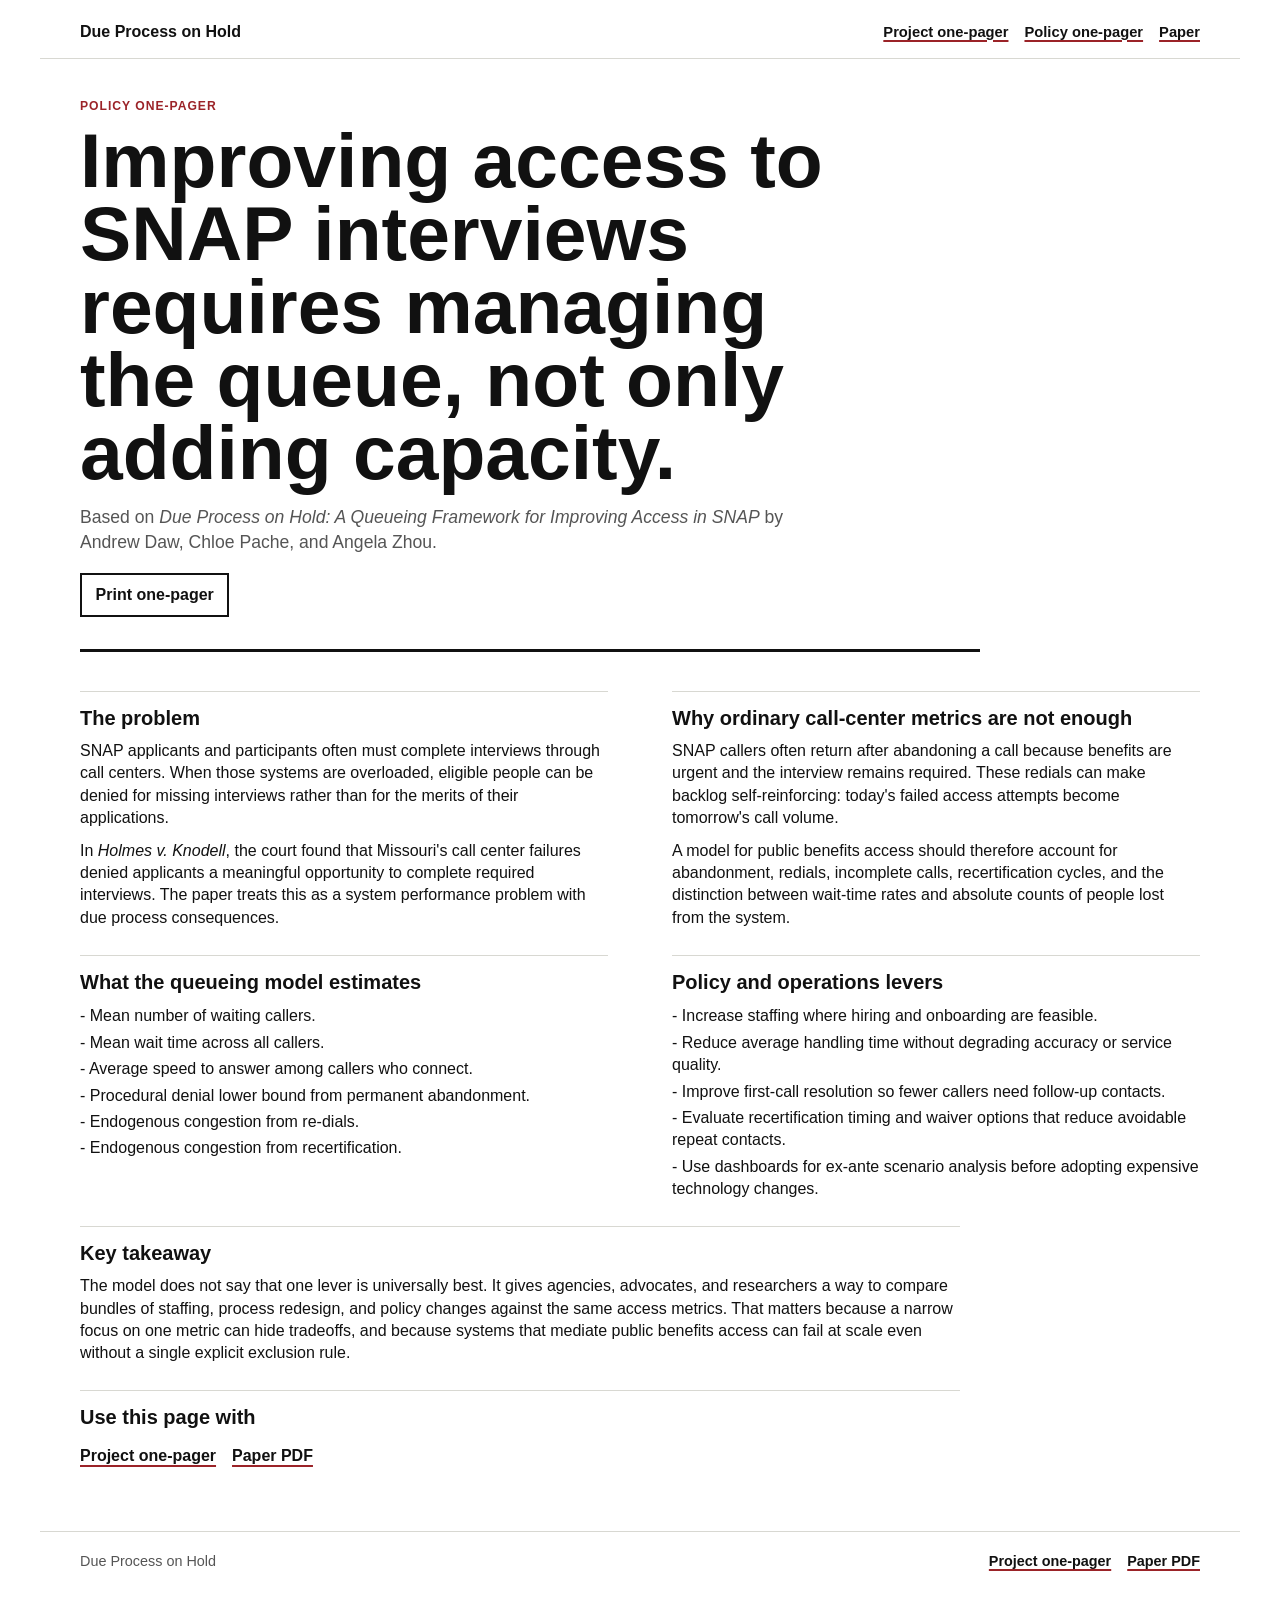
==== docs/policy.html @ 2f6617b4 "Initial static site" ====
<!doctype html>
<html lang="en">
  <head>
    <meta charset="utf-8">
    <meta name="viewport" content="width=device-width, initial-scale=1">
    <title>Policy One-Pager | Due Process on Hold</title>
    <meta
      name="description"
      content="Policy one-pager for Due Process on Hold: A Queueing Framework for Improving Access in SNAP."
    >
    <link rel="stylesheet" href="styles.css">
  </head>
  <body>
    <a class="skip-link" href="#main">Skip to content</a>
    <header class="site-header compact">
      <a class="brand" href="index.html">Due Process on Hold</a>
      <nav aria-label="Primary navigation">
        <a href="index.html">Project one-pager</a>
        <a href="policy.html" aria-current="page">Policy one-pager</a>
        <a href="assets/due-process-on-hold.pdf">Paper</a>
      </nav>
    </header>

    <main id="main" class="page">
      <section class="page-title">
        <p class="eyebrow">Policy one-pager</p>
        <h1>Improving access to SNAP interviews requires managing the queue, not only adding capacity.</h1>
        <p>
          Based on <em>Due Process on Hold: A Queueing Framework for Improving Access in SNAP</em> by Andrew Daw, Chloe Pache, and Angela Zhou.
        </p>
        <button class="button primary print-button" type="button" onclick="window.print()">Print one-pager</button>
      </section>

      <section class="one-pager">
        <article>
          <h2>The problem</h2>
          <p>
            SNAP applicants and participants often must complete interviews through call centers. When those systems are overloaded, eligible people can be denied for missing interviews rather than for the merits of their applications.
          </p>
          <p>
            In <em>Holmes v. Knodell</em>, the court found that Missouri's call center failures denied applicants a meaningful opportunity to complete required interviews. The paper treats this as a system performance problem with due process consequences.
          </p>
        </article>

        <article>
          <h2>Why ordinary call-center metrics are not enough</h2>
          <p>
            SNAP callers often return after abandoning a call because benefits are urgent and the interview remains required. These redials can make backlog self-reinforcing: today's failed access attempts become tomorrow's call volume.
          </p>
          <p>
            A model for public benefits access should therefore account for abandonment, redials, incomplete calls, recertification cycles, and the distinction between wait-time rates and absolute counts of people lost from the system.
          </p>
        </article>

        <article>
          <h2>What the queueing model estimates</h2>
          <ul class="check-list">
            <li>Mean number of waiting callers.</li>
            <li>Mean wait time across all callers.</li>
            <li>Average speed to answer among callers who connect.</li>
            <li>Procedural denial lower bound from permanent abandonment.</li>
            <li>Endogenous congestion from re-dials.</li>
            <li>Endogenous congestion from recertification.</li>
          </ul>
        </article>

        <article>
          <h2>Policy and operations levers</h2>
          <ul class="check-list">
            <li>Increase staffing where hiring and onboarding are feasible.</li>
            <li>Reduce average handling time without degrading accuracy or service quality.</li>
            <li>Improve first-call resolution so fewer callers need follow-up contacts.</li>
            <li>Evaluate recertification timing and waiver options that reduce avoidable repeat contacts.</li>
            <li>Use dashboards for ex-ante scenario analysis before adopting expensive technology changes.</li>
          </ul>
        </article>

        <article class="wide">
          <h2>Key takeaway</h2>
          <p>
            The model does not say that one lever is universally best. It gives agencies, advocates, and researchers a way to compare bundles of staffing, process redesign, and policy changes against the same access metrics. That matters because a narrow focus on one metric can hide tradeoffs, and because systems that mediate public benefits access can fail at scale even without a single explicit exclusion rule.
          </p>
        </article>

        <article class="wide">
          <h2>Use this page with</h2>
          <div class="resource-list">
            <a href="index.html">Project one-pager</a>
            <a href="assets/due-process-on-hold.pdf">Paper PDF</a>
          </div>
        </article>
      </section>
    </main>

    <footer class="site-footer">
      <p>Due Process on Hold</p>
      <div>
        <a href="index.html">Project one-pager</a>
        <a href="assets/due-process-on-hold.pdf">Paper PDF</a>
      </div>
    </footer>
  </body>
</html>
---- docs/styles.css ----
:root {
  color-scheme: light;
  --ink: #111111;
  --muted: #555555;
  --quiet: #777777;
  --paper: #ffffff;
  --wash: #f5f5f2;
  --line: #d8d8d2;
  --accent: #9b2328;
}

* {
  box-sizing: border-box;
}

html {
  scroll-behavior: smooth;
}

body {
  margin: 0;
  background: var(--paper);
  color: var(--ink);
  font-family: Arial, Helvetica, sans-serif;
  font-size: 16px;
  line-height: 1.4;
  overflow-x: hidden;
}

a {
  color: inherit;
}

em {
  font-style: italic;
}

.skip-link {
  position: absolute;
  top: -48px;
  left: 1rem;
  z-index: 20;
  padding: 0.55rem 0.75rem;
  background: var(--ink);
  color: var(--paper);
}

.skip-link:focus {
  top: 1rem;
}

.site-header,
.site-footer,
.sheet,
.page {
  width: 100%;
  max-width: 1200px;
  margin-inline: auto;
  padding-inline: 40px;
}

.site-header {
  display: flex;
  align-items: baseline;
  justify-content: space-between;
  gap: 1rem;
  padding-top: 1.35rem;
  padding-bottom: 1rem;
  border-bottom: 1px solid var(--line);
}

.brand {
  font-size: 1rem;
  font-weight: 800;
  line-height: 1;
  text-decoration: none;
}

nav {
  display: flex;
  gap: 1rem;
  flex-wrap: wrap;
  font-size: 0.92rem;
  font-weight: 800;
}

nav a,
.link-row a,
.site-footer a,
.resource-list a {
  color: var(--ink);
  text-decoration-color: var(--accent);
  text-decoration-thickness: 0.12em;
  text-underline-offset: 0.22em;
}

.sheet {
  padding-top: 2.5rem;
  padding-bottom: 4rem;
}

.title-block {
  padding-bottom: 2rem;
  border-bottom: 3px solid var(--ink);
}

.eyebrow {
  margin: 0 0 0.65rem;
  color: var(--accent);
  font-size: 0.76rem;
  font-weight: 800;
  letter-spacing: 0.08em;
  line-height: 1.2;
  text-transform: uppercase;
}

h1,
h2,
h3,
p {
  margin: 0;
}

h1 {
  max-width: 100%;
  font-size: clamp(1.65rem, 3vw, 2.25rem);
  font-weight: 900;
  letter-spacing: 0;
  line-height: 1;
}

h2 {
  font-size: clamp(1.15rem, 1.8vw, 1.45rem);
  font-weight: 900;
  line-height: 1.08;
}

.subtitle {
  max-width: 760px;
  margin-top: 0.2rem;
  font-size: clamp(1.25rem, 2.5vw, 1.9rem);
  font-weight: 900;
  line-height: 1.08;
}

.authors {
  margin-top: 1rem;
  color: var(--muted);
  font-weight: 700;
}

.link-row {
  display: flex;
  gap: 1.1rem;
  flex-wrap: wrap;
  margin-top: 1.25rem;
  font-weight: 900;
}

.argument-grid,
.bottom-grid,
.one-pager {
  display: grid;
  grid-template-columns: repeat(2, minmax(0, 1fr));
  gap: clamp(2rem, 7vw, 5rem);
}

.argument-grid {
  padding-top: 3rem;
}

.argument-grid article p {
  margin-top: 0.65rem;
  max-width: 38rem;
}

.model-callout {
  max-width: 700px;
  margin: 3rem 0 1rem 33%;
}

.model-callout h2 {
  font-size: clamp(1.1rem, 1.7vw, 1.35rem);
}

.model-callout ul,
.bottom-grid ul,
.check-list {
  margin: 0.75rem 0 0;
  padding: 0;
  list-style: none;
}

.model-callout li,
.bottom-grid li,
.check-list li {
  margin-top: 0.25rem;
}

.model-callout li::before,
.bottom-grid li::before,
.check-list li::before {
  content: "- ";
}

.model-figure {
  margin: 1.75rem 0 3rem;
  overflow-x: auto;
}

.model-figure svg {
  display: block;
  width: 100%;
  min-width: 720px;
  height: auto;
}

.model-figure line,
.model-figure .service-flow > path {
  fill: none;
  stroke: var(--quiet);
  stroke-linecap: round;
  stroke-width: 2;
  marker-end: url("#arrow");
}

.model-figure marker path {
  fill: var(--quiet);
  stroke: none;
}

.model-figure text {
  fill: var(--muted);
  font-size: 19px;
  font-weight: 400;
}

.model-figure .label {
  font-weight: 800;
}

figcaption {
  margin-top: 0.5rem;
  color: var(--ink);
  font-size: clamp(1rem, 1.8vw, 1.25rem);
  font-weight: 900;
  text-align: center;
}

.bottom-grid {
  padding-top: 2rem;
  border-top: 1px solid var(--line);
}

.bottom-grid article {
  min-width: 0;
}

.bottom-grid h2 {
  margin-bottom: 0.7rem;
}

.bottom-grid li {
  color: var(--ink);
  line-height: 1.25;
}

.site-footer {
  display: flex;
  justify-content: space-between;
  gap: 1rem;
  flex-wrap: wrap;
  padding-top: 1.2rem;
  padding-bottom: 2rem;
  border-top: 1px solid var(--line);
  color: var(--muted);
  font-size: 0.9rem;
}

.site-footer div {
  display: flex;
  gap: 1rem;
  flex-wrap: wrap;
  font-weight: 800;
}

.page {
  padding-top: 2.5rem;
  padding-bottom: 4rem;
}

.page-title {
  max-width: 900px;
  padding-bottom: 2rem;
  border-bottom: 3px solid var(--ink);
}

.page-title h1 {
  max-width: 18ch;
  font-size: clamp(2.4rem, 6vw, 5.25rem);
  line-height: 0.95;
}

.page-title p:not(.eyebrow) {
  max-width: 760px;
  margin-top: 1rem;
  color: var(--muted);
  font-size: 1.1rem;
}

.button {
  display: inline-flex;
  min-height: 42px;
  align-items: center;
  justify-content: center;
  margin-top: 1.2rem;
  border: 2px solid var(--ink);
  padding: 0.55rem 0.85rem;
  background: var(--paper);
  color: var(--ink);
  font: inherit;
  font-weight: 900;
  text-decoration: none;
  cursor: pointer;
}

.button:hover {
  border-color: var(--accent);
  color: var(--accent);
}

.one-pager {
  margin-top: 2.4rem;
  gap: 1.6rem 4rem;
}

.one-pager article {
  padding-top: 1rem;
  border-top: 1px solid var(--line);
}

.one-pager article.wide {
  grid-column: 1 / -1;
  max-width: 880px;
}

.one-pager h2 {
  font-size: 1.25rem;
}

.one-pager p {
  margin-top: 0.65rem;
  color: var(--ink);
}

.resource-list {
  display: flex;
  gap: 1rem;
  flex-wrap: wrap;
  margin-top: 1rem;
  font-weight: 900;
}

@media (max-width: 760px) {
  .site-header,
  .site-footer {
    align-items: flex-start;
    flex-direction: column;
  }

  .sheet,
  .page {
    padding-top: 2rem;
  }

  .site-header,
  .site-footer,
  .sheet,
  .page {
    width: 390px;
    max-width: 100%;
    margin-left: 0;
    margin-right: auto;
    padding-left: 20px;
    padding-right: 20px;
  }

  h1 {
    max-width: 100%;
    font-size: clamp(1.55rem, 8vw, 2.15rem);
  }

  .argument-grid,
  .bottom-grid,
  .one-pager {
    grid-template-columns: 1fr;
    gap: 1.8rem;
  }

  .model-callout {
    margin: 2.2rem 0 1rem;
  }

  .model-figure {
    margin-right: -20px;
    padding-right: 20px;
  }

  .model-figure svg {
    min-width: 0;
  }

  .one-pager article.wide {
    grid-column: auto;
  }
}

@media print {
  body {
    background: #ffffff;
    color: #000000;
    font-size: 10pt;
  }

  .site-header,
  .site-footer,
  .print-button {
    display: none;
  }

  .page,
  .sheet {
    width: 100%;
    padding: 0;
  }

  .page-title,
  .title-block {
    padding-bottom: 0.5rem;
    border-bottom: 2px solid #000000;
  }

  .page-title h1,
  h1 {
    font-size: 26pt;
    max-width: none;
  }

  .one-pager,
  .argument-grid,
  .bottom-grid {
    grid-template-columns: repeat(2, 1fr);
    gap: 0.45in;
  }

  .one-pager {
    margin-top: 0.35in;
  }

  .one-pager article {
    break-inside: avoid;
    padding-top: 0.12in;
  }
}
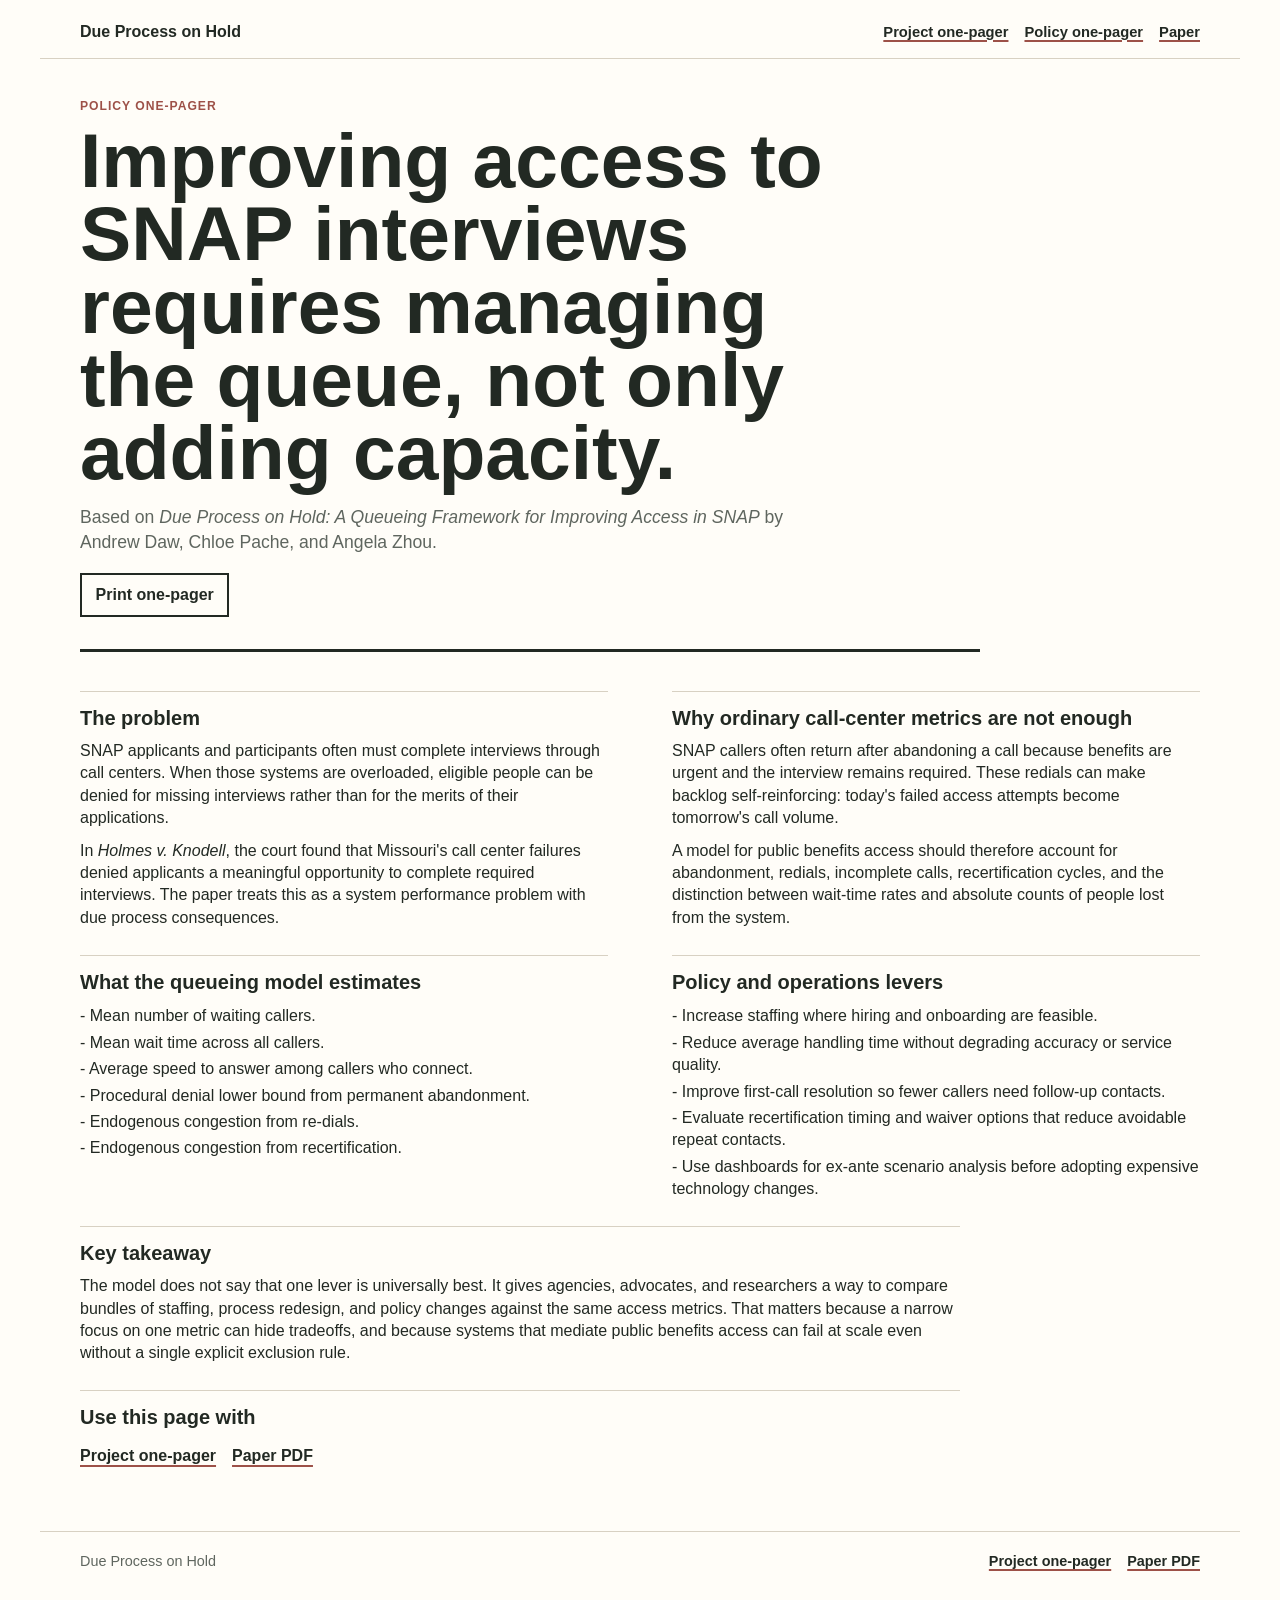
==== commit 7a2e1868: "Link paper to arXiv" ====
--- a/docs/policy.html
+++ b/docs/policy.html
@@ -17,7 +17,7 @@
       <nav aria-label="Primary navigation">
         <a href="index.html">Project one-pager</a>
         <a href="policy.html" aria-current="page">Policy one-pager</a>
-        <a href="assets/due-process-on-hold.pdf">Paper</a>
+        <a href="https://arxiv.org/pdf/2605.15165">Paper</a>
       </nav>
     </header>
 
@@ -86,7 +86,7 @@
           <h2>Use this page with</h2>
           <div class="resource-list">
             <a href="index.html">Project one-pager</a>
-            <a href="assets/due-process-on-hold.pdf">Paper PDF</a>
+            <a href="https://arxiv.org/pdf/2605.15165">Paper PDF</a>
           </div>
         </article>
       </section>
@@ -96,7 +96,7 @@
       <p>Due Process on Hold</p>
       <div>
         <a href="index.html">Project one-pager</a>
-        <a href="assets/due-process-on-hold.pdf">Paper PDF</a>
+        <a href="https://arxiv.org/pdf/2605.15165">Paper PDF</a>
       </div>
     </footer>
   </body>
--- a/docs/styles.css
+++ b/docs/styles.css
@@ -1,12 +1,16 @@
 :root {
   color-scheme: light;
-  --ink: #111111;
-  --muted: #555555;
-  --quiet: #777777;
-  --paper: #ffffff;
-  --wash: #f5f5f2;
-  --line: #d8d8d2;
-  --accent: #9b2328;
+  --ink: #222923;
+  --muted: #5f665f;
+  --quiet: #858b83;
+  --paper: #fffdf8;
+  --surface: #ffffff;
+  --wash: #f5f1e8;
+  --line: #d8d1c3;
+  --accent: #9d5148;
+  --blue: #366b73;
+  --gold: #a87532;
+  --success: #54705d;
 }
 
 * {
@@ -14,6 +18,7 @@
 }
 
 html {
+  scroll-padding-top: 5.5rem;
   scroll-behavior: smooth;
 }
 
@@ -60,12 +65,16 @@
 }
 
 .site-header {
+  position: sticky;
+  top: 0;
+  z-index: 12;
   display: flex;
   align-items: baseline;
   justify-content: space-between;
   gap: 1rem;
   padding-top: 1.35rem;
   padding-bottom: 1rem;
+  background: var(--paper);
   border-bottom: 1px solid var(--line);
 }
 
@@ -101,7 +110,7 @@
 
 .title-block {
   padding-bottom: 2rem;
-  border-bottom: 3px solid var(--ink);
+  border-bottom: 3px solid var(--line);
 }
 
 .eyebrow {
@@ -175,12 +184,13 @@
 }
 
 .model-callout {
-  max-width: 700px;
-  margin: 3rem 0 1rem 33%;
+  max-width: none;
+  margin: 0;
 }
 
 .model-callout h2 {
   font-size: clamp(1.1rem, 1.7vw, 1.35rem);
+  max-width: 900px;
 }
 
 .model-callout ul,
@@ -191,16 +201,602 @@
   list-style: none;
 }
 
+.model-callout ul {
+  display: flex;
+  gap: 0.35rem 1.4rem;
+  flex-wrap: wrap;
+}
+
 .model-callout li,
 .bottom-grid li,
 .check-list li {
   margin-top: 0.25rem;
 }
 
+.model-callout li {
+  flex: 1 1 320px;
+  margin-top: 0;
+}
+
 .model-callout li::before,
 .bottom-grid li::before,
 .check-list li::before {
   content: "- ";
+}
+
+.congestion-demo {
+  margin: 2.35rem 0;
+  padding: 1.4rem 0 1.7rem;
+  border-top: 1px solid var(--line);
+  border-bottom: 1px solid var(--line);
+}
+
+.demo-intro {
+  width: 100%;
+  max-width: 1120px;
+  margin-inline: auto;
+}
+
+.demo-copy {
+  max-width: 920px;
+  margin-top: 1.15rem;
+  border-top: 1px solid var(--line);
+  padding-top: 1rem;
+}
+
+.demo-copy p:not(.eyebrow) {
+  margin-top: 0.65rem;
+  max-width: 48rem;
+}
+
+.demo-note {
+  color: var(--muted);
+  font-size: 0.88rem;
+  max-width: 60rem;
+}
+
+.demo-panel {
+  width: 100%;
+  max-width: 1120px;
+  min-width: 0;
+  margin-top: 1.15rem;
+  margin-inline: auto;
+  border: 1px solid var(--line);
+  background: var(--surface);
+  padding: 1rem;
+}
+
+.demo-status {
+  display: flex;
+  align-items: center;
+  justify-content: space-between;
+  gap: 1rem;
+  padding-bottom: 0.75rem;
+  border-bottom: 1px solid var(--line);
+}
+
+.demo-status p {
+  font-weight: 900;
+}
+
+.demo-status button {
+  min-height: 32px;
+  border: 1px solid var(--line);
+  background: var(--wash);
+  color: var(--ink);
+  font: inherit;
+  font-size: 0.82rem;
+  font-weight: 900;
+  cursor: pointer;
+}
+
+.demo-takeaway {
+  max-width: 840px;
+  margin-top: 0.75rem;
+  color: var(--ink);
+  font-size: clamp(0.95rem, 1.6vw, 1.05rem);
+  font-weight: 900;
+  line-height: 1.18;
+}
+
+.demo-measure-note {
+  max-width: 760px;
+  margin-top: 0.45rem;
+  color: var(--muted);
+  font-size: 0.82rem;
+  font-weight: 800;
+  line-height: 1.25;
+}
+
+.queue-animation {
+  display: block;
+  width: 100%;
+  height: auto;
+  margin-top: 0.7rem;
+}
+
+.queue-animation text {
+  fill: var(--ink);
+  font-family: Arial, Helvetica, sans-serif;
+}
+
+.lane-title {
+  font-size: 24px;
+  font-weight: 900;
+}
+
+.lane-subtitle,
+.node-label {
+  fill: var(--muted);
+  font-size: 14px;
+  font-weight: 800;
+}
+
+.flow-line,
+.abandon-line,
+.return-line,
+.feedback-line {
+  fill: none;
+  stroke: var(--quiet);
+  stroke-linecap: round;
+  stroke-width: 2;
+}
+
+.abandon-line {
+  stroke: var(--accent);
+}
+
+.return-line {
+  stroke: var(--gold);
+}
+
+.feedback-line {
+  stroke: var(--gold);
+}
+
+.feedback-backdrop {
+  fill: var(--accent);
+  opacity: 0.06;
+  stroke: none;
+  transition: opacity 300ms ease;
+}
+
+.demo-panel[data-stage="1"] .feedback-backdrop {
+  opacity: 0.08;
+}
+
+.demo-panel[data-stage="2"] .feedback-backdrop {
+  opacity: 0.1;
+}
+
+.demo-panel[data-stage="3"] .feedback-backdrop {
+  opacity: 0.12;
+}
+
+.pile-dot {
+  fill: var(--accent);
+  opacity: 0;
+  transition: opacity 400ms ease;
+}
+
+.enroll-dot {
+  fill: var(--success);
+  opacity: 0;
+  transition: opacity 400ms ease;
+}
+
+.base-enroll {
+  opacity: 1;
+}
+
+.fresh-dot {
+  fill: var(--blue);
+}
+
+.moving-dot {
+  opacity: 0.92;
+}
+
+.moving-fresh {
+  fill: var(--blue);
+}
+
+.moving-enroll {
+  fill: var(--success);
+}
+
+.moving-abandon {
+  fill: var(--accent);
+}
+
+.moving-return {
+  fill: var(--gold);
+}
+
+.demo-panel[data-stage="1"] .s1,
+.demo-panel[data-stage="2"] .s1,
+.demo-panel[data-stage="2"] .s2,
+.demo-panel[data-stage="3"] .s1,
+.demo-panel[data-stage="3"] .s2,
+.demo-panel[data-stage="3"] .s3 {
+  opacity: 1;
+}
+
+.demo-legend {
+  display: flex;
+  gap: 0.55rem 1rem;
+  flex-wrap: wrap;
+  margin-top: 0.35rem;
+  color: var(--muted);
+  font-size: 0.78rem;
+  font-weight: 800;
+  line-height: 1.2;
+}
+
+.demo-legend span {
+  display: inline-flex;
+  align-items: center;
+  gap: 0.32rem;
+}
+
+.demo-legend i {
+  width: 0.62rem;
+  height: 0.62rem;
+  border-radius: 999px;
+  flex: 0 0 auto;
+}
+
+.legend-blue {
+  background: var(--blue);
+}
+
+.legend-gold {
+  background: var(--gold);
+}
+
+.legend-red {
+  background: var(--accent);
+}
+
+.legend-green {
+  background: var(--success);
+}
+
+.demo-metrics {
+  display: grid;
+  grid-template-columns: repeat(auto-fit, minmax(120px, 1fr));
+  gap: 0.75rem;
+  margin-top: 0.7rem;
+  padding-top: 0.8rem;
+  border-top: 1px solid var(--line);
+}
+
+.demo-metrics div {
+  min-width: 0;
+}
+
+.demo-metrics strong {
+  display: block;
+  color: var(--accent);
+  font-size: clamp(1.35rem, 3vw, 2rem);
+  line-height: 1;
+}
+
+.demo-metrics .metric-enroll strong {
+  color: var(--success);
+}
+
+.demo-metrics .metric-return strong {
+  color: var(--gold);
+}
+
+.demo-metrics span {
+  display: block;
+  margin-top: 0.25rem;
+  color: var(--muted);
+  font-size: 0.78rem;
+  font-weight: 800;
+  line-height: 1.15;
+}
+
+.load-bars {
+  display: grid;
+  grid-template-columns: repeat(2, minmax(0, 1fr));
+  gap: 0.75rem;
+  margin-top: 0.95rem;
+}
+
+.load-bars span {
+  display: block;
+  margin-bottom: 0.35rem;
+  font-size: 0.78rem;
+  font-weight: 900;
+}
+
+.load-track {
+  height: 12px;
+  background: var(--wash);
+  border: 1px solid var(--line);
+}
+
+.load-track i {
+  display: block;
+  height: 100%;
+  background: var(--blue);
+  transition: width 300ms ease;
+}
+
+.load-bars > div:last-child .load-track i {
+  background: var(--accent);
+}
+
+.evaluation-framework {
+  padding: 2rem 0 2.35rem;
+  border-bottom: 1px solid var(--line);
+}
+
+.evaluation-head {
+  max-width: 940px;
+}
+
+.evaluation-head p:not(.eyebrow) {
+  margin-top: 0.7rem;
+  max-width: 760px;
+}
+
+.evaluation-layout {
+  display: grid;
+  grid-template-columns: minmax(240px, 0.72fr) minmax(520px, 1.28fr);
+  gap: clamp(1.5rem, 4vw, 3rem);
+  margin-top: 1.45rem;
+}
+
+.intervention-list {
+  display: grid;
+  align-content: start;
+  gap: 0.55rem;
+}
+
+.intervention-card {
+  width: 100%;
+  border: 1px solid var(--line);
+  border-left: 4px solid transparent;
+  padding: 0.75rem 0.8rem;
+  background: var(--surface);
+  color: var(--ink);
+  cursor: pointer;
+  font: inherit;
+  text-align: left;
+}
+
+.intervention-card:hover,
+.intervention-card:focus-visible,
+.intervention-card.is-active {
+  border-left-color: var(--accent);
+  outline: none;
+}
+
+.intervention-card span,
+.intervention-card small {
+  display: block;
+}
+
+.intervention-card span {
+  font-size: 0.96rem;
+  font-weight: 900;
+  line-height: 1.1;
+}
+
+.intervention-card small {
+  margin-top: 0.35rem;
+  color: var(--muted);
+  font-size: 0.78rem;
+  font-weight: 800;
+  line-height: 1.18;
+}
+
+.evaluation-panel {
+  min-width: 0;
+  border: 1px solid var(--line);
+  background: var(--surface);
+  padding: 1rem;
+}
+
+.evaluation-status {
+  display: flex;
+  justify-content: space-between;
+  gap: 1rem;
+  padding-bottom: 0.75rem;
+  border-bottom: 1px solid var(--line);
+}
+
+.evaluation-status h3 {
+  margin: 0.18rem 0 0;
+  font-size: clamp(1.15rem, 2vw, 1.55rem);
+  font-weight: 900;
+  line-height: 1.05;
+}
+
+.mini-label {
+  color: var(--accent);
+  font-size: 0.72rem;
+  font-weight: 900;
+  letter-spacing: 0.08em;
+  line-height: 1.2;
+  text-transform: uppercase;
+}
+
+.effect-key {
+  display: flex;
+  gap: 0.65rem;
+  flex-wrap: wrap;
+  justify-content: flex-end;
+  color: var(--muted);
+  font-size: 0.78rem;
+  font-weight: 900;
+}
+
+.effect-key span {
+  display: inline-flex;
+  align-items: center;
+  gap: 0.3rem;
+}
+
+.effect-key i {
+  width: 0.72rem;
+  height: 0.72rem;
+  border-radius: 999px;
+}
+
+.effect-direct {
+  background: var(--blue);
+}
+
+.effect-indirect {
+  background: var(--gold);
+}
+
+.evaluation-copy {
+  margin-top: 0.8rem;
+  max-width: 760px;
+  font-weight: 800;
+  line-height: 1.24;
+}
+
+.evaluation-figure {
+  display: block;
+  width: 100%;
+  height: auto;
+  margin-top: 0.75rem;
+}
+
+.evaluation-figure text {
+  fill: var(--muted);
+  font-family: Arial, Helvetica, sans-serif;
+  font-size: 15px;
+  font-weight: 900;
+}
+
+.eval-zone {
+  opacity: 0;
+  transition: opacity 220ms ease;
+}
+
+.eval-zone-direct {
+  fill: var(--blue);
+}
+
+.eval-zone-indirect {
+  fill: var(--gold);
+}
+
+.eval-path {
+  fill: none;
+  stroke: var(--quiet);
+  stroke-linecap: round;
+  stroke-width: 2;
+}
+
+.effect-line {
+  opacity: 0;
+  stroke-width: 5;
+  transition: opacity 220ms ease;
+}
+
+.effect-line.effect-direct {
+  background: transparent;
+  stroke: var(--blue);
+}
+
+.effect-line.effect-indirect {
+  background: transparent;
+  stroke: var(--gold);
+}
+
+.demand-node {
+  fill: var(--blue);
+}
+
+.abandon-piece {
+  fill: var(--accent);
+}
+
+.return-piece {
+  fill: var(--gold);
+}
+
+.enroll-piece {
+  fill: var(--success);
+}
+
+.abandon-piece,
+.return-piece,
+.enroll-piece {
+  opacity: 0;
+  transition: opacity 220ms ease, transform 220ms ease;
+}
+
+.callout {
+  opacity: 0;
+  transition: opacity 220ms ease;
+}
+
+.direct-callout {
+  fill: var(--blue) !important;
+}
+
+.indirect-callout {
+  fill: var(--gold) !important;
+}
+
+.eval-zone.is-active {
+  opacity: 0.09;
+}
+
+.effect-line.is-active,
+.callout.is-active {
+  opacity: 1;
+}
+
+.abandon-piece.is-active,
+.return-piece.is-active {
+  opacity: 0.42;
+  transform: translateY(-2px);
+}
+
+.enroll-piece.is-active {
+  opacity: 0.95;
+  transform: translateY(-4px);
+}
+
+.evaluation-metrics {
+  display: grid;
+  grid-template-columns: repeat(4, minmax(0, 1fr));
+  gap: 0.7rem;
+  margin-top: 0.65rem;
+  padding-top: 0.8rem;
+  border-top: 1px solid var(--line);
+}
+
+.evaluation-metrics div {
+  min-width: 0;
+}
+
+.evaluation-metrics strong {
+  display: block;
+  color: var(--blue);
+  font-size: clamp(1.35rem, 3vw, 2rem);
+  font-weight: 900;
+  line-height: 1;
+}
+
+.evaluation-metrics span {
+  display: block;
+  margin-top: 0.25rem;
+  color: var(--muted);
+  font-size: 0.78rem;
+  font-weight: 800;
+  line-height: 1.15;
 }
 
 .model-figure {
@@ -391,14 +987,49 @@
   }
 
   .argument-grid,
+  .congestion-demo,
+  .evaluation-layout,
   .bottom-grid,
   .one-pager {
     grid-template-columns: 1fr;
     gap: 1.8rem;
   }
 
-  .model-callout {
-    margin: 2.2rem 0 1rem;
+  .demo-panel {
+    padding: 0.8rem;
+  }
+
+  .demo-status {
+    align-items: flex-start;
+    flex-direction: column;
+    gap: 0.7rem;
+  }
+
+  .queue-animation {
+    min-width: 0;
+  }
+
+  .demo-metrics,
+  .load-bars,
+  .evaluation-metrics {
+    grid-template-columns: 1fr;
+  }
+
+  .evaluation-status {
+    align-items: flex-start;
+    flex-direction: column;
+  }
+
+  .effect-key {
+    justify-content: flex-start;
+  }
+
+  .evaluation-panel {
+    padding: 0.8rem;
+  }
+
+  .evaluation-figure {
+    min-width: 0;
   }
 
   .model-figure {
@@ -447,12 +1078,22 @@
   }
 
   .one-pager,
+  .congestion-demo,
   .argument-grid,
   .bottom-grid {
     grid-template-columns: repeat(2, 1fr);
     gap: 0.45in;
   }
 
+  .demo-status button,
+  .queue-animation {
+    display: none;
+  }
+
+  .congestion-demo {
+    break-inside: avoid;
+  }
+
   .one-pager {
     margin-top: 0.35in;
   }
